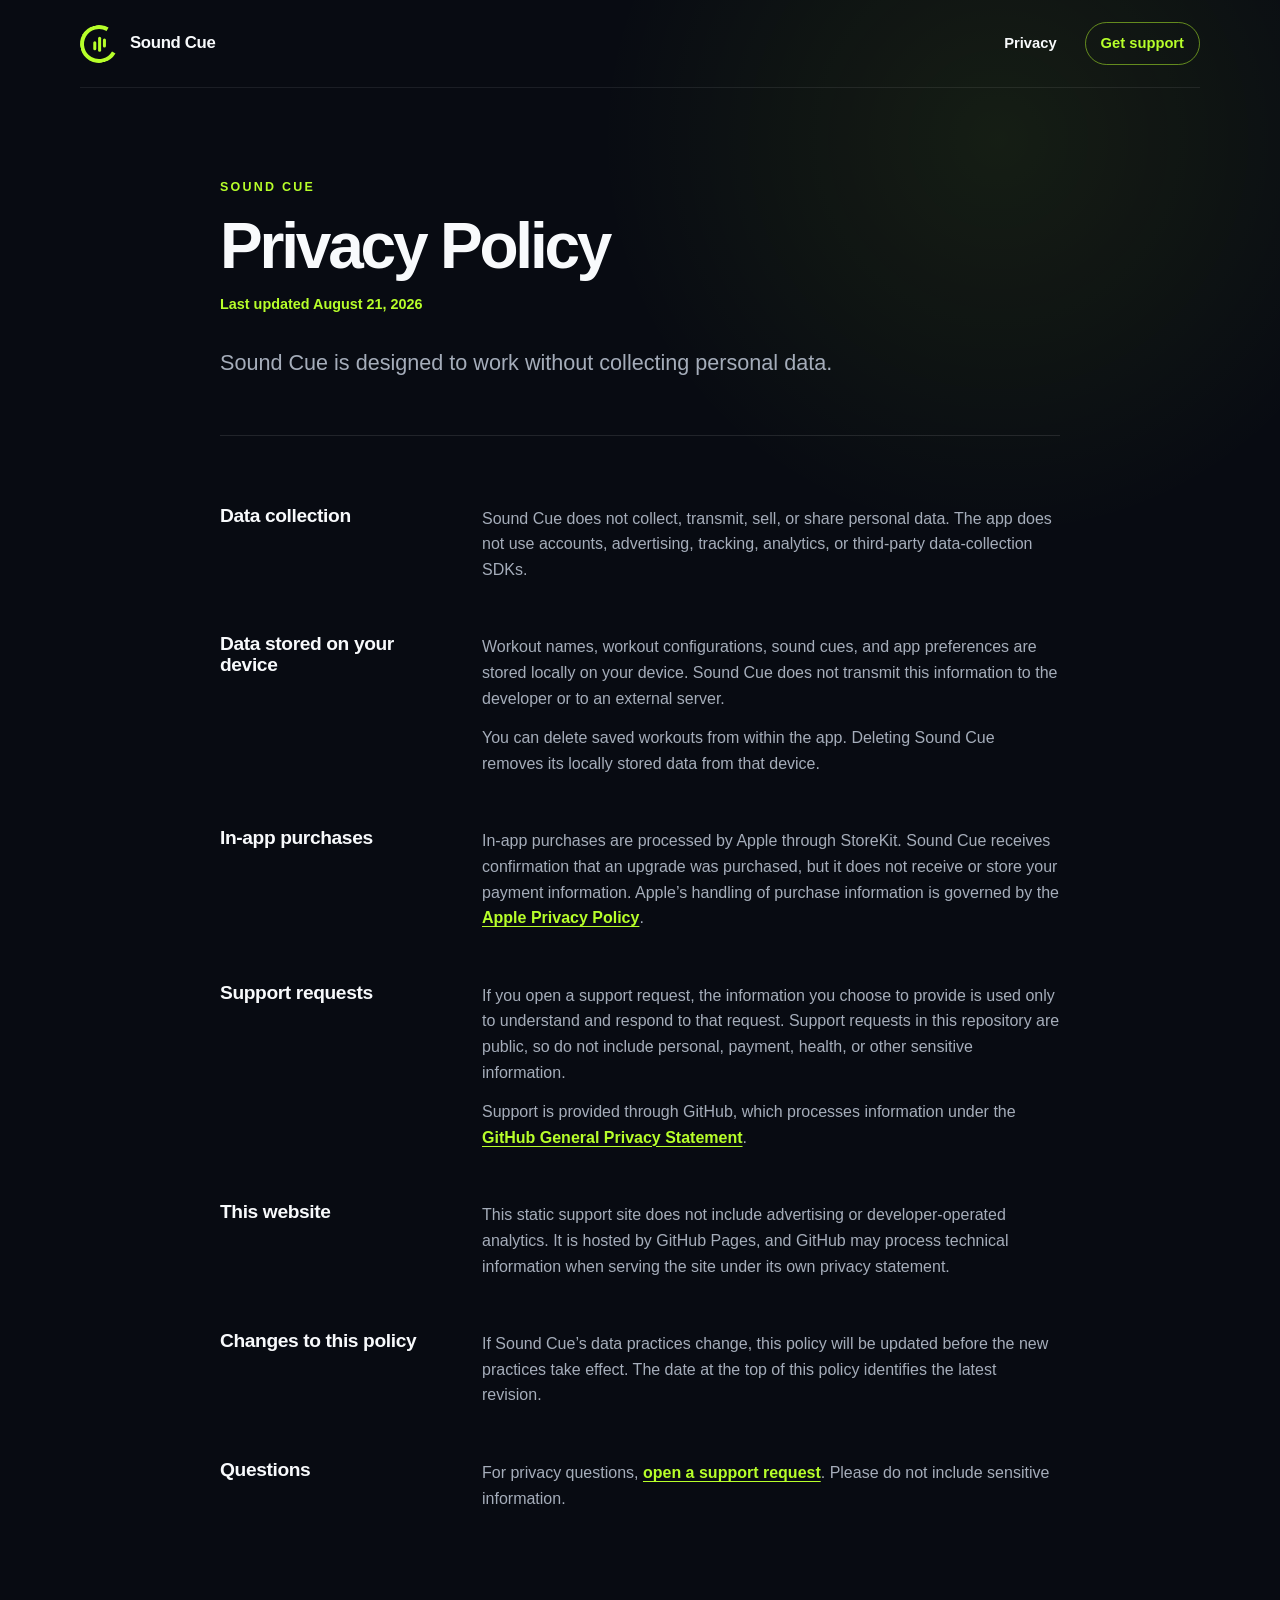
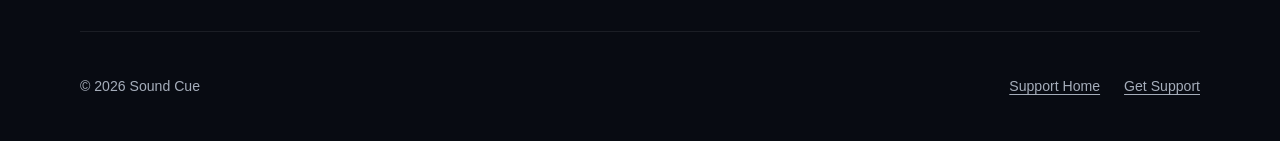
==== privacy/index.html @ 0c8b4bb2 "Publish Sound Cue support site" ====
<!doctype html>
<html lang="en">
<head>
  <meta charset="utf-8">
  <meta name="viewport" content="width=device-width, initial-scale=1">
  <meta name="description" content="Privacy Policy for the Sound Cue iPhone app.">
  <meta name="theme-color" content="#080b12">
  <link rel="canonical" href="https://takutolehr.github.io/sound-cue-support/privacy/">
  <link rel="stylesheet" href="../assets/styles.css">
  <title>Privacy Policy — Sound Cue</title>
</head>
<body>
  <header class="site-header">
    <a class="brand" href="../" aria-label="Sound Cue support home">
      <span class="brand-mark" aria-hidden="true">
        <span></span><span></span><span></span>
      </span>
      <span>Sound Cue</span>
    </a>
    <nav aria-label="Main navigation">
      <a aria-current="page" href="./">Privacy</a>
      <a class="nav-action" href="https://github.com/takutolehr/sound-cue-support/issues/new?template=support.yml">Get support</a>
    </nav>
  </header>

  <main class="policy-layout">
    <header class="policy-header">
      <p class="eyebrow">Sound Cue</p>
      <h1>Privacy Policy</h1>
      <p class="policy-date">Last updated August 21, 2026</p>
      <p class="policy-intro">Sound Cue is designed to work without collecting personal data.</p>
    </header>

    <article class="policy">
      <section>
        <h2>Data collection</h2>
        <p>Sound Cue does not collect, transmit, sell, or share personal data. The app does not use accounts, advertising, tracking, analytics, or third-party data-collection SDKs.</p>
      </section>

      <section>
        <h2>Data stored on your device</h2>
        <p>Workout names, workout configurations, sound cues, and app preferences are stored locally on your device. Sound Cue does not transmit this information to the developer or to an external server.</p>
        <p>You can delete saved workouts from within the app. Deleting Sound Cue removes its locally stored data from that device.</p>
      </section>

      <section>
        <h2>In-app purchases</h2>
        <p>In-app purchases are processed by Apple through StoreKit. Sound Cue receives confirmation that an upgrade was purchased, but it does not receive or store your payment information. Apple’s handling of purchase information is governed by the <a href="https://www.apple.com/legal/privacy/">Apple Privacy Policy</a>.</p>
      </section>

      <section>
        <h2>Support requests</h2>
        <p>If you open a support request, the information you choose to provide is used only to understand and respond to that request. Support requests in this repository are public, so do not include personal, payment, health, or other sensitive information.</p>
        <p>Support is provided through GitHub, which processes information under the <a href="https://docs.github.com/en/site-policy/privacy-policies/github-general-privacy-statement">GitHub General Privacy Statement</a>.</p>
      </section>

      <section>
        <h2>This website</h2>
        <p>This static support site does not include advertising or developer-operated analytics. It is hosted by GitHub Pages, and GitHub may process technical information when serving the site under its own privacy statement.</p>
      </section>

      <section>
        <h2>Changes to this policy</h2>
        <p>If Sound Cue’s data practices change, this policy will be updated before the new practices take effect. The date at the top of this policy identifies the latest revision.</p>
      </section>

      <section>
        <h2>Questions</h2>
        <p>For privacy questions, <a href="https://github.com/takutolehr/sound-cue-support/issues/new?template=support.yml">open a support request</a>. Please do not include sensitive information.</p>
      </section>
    </article>
  </main>

  <footer>
    <p>© 2026 Sound Cue</p>
    <div>
      <a href="../">Support Home</a>
      <a href="https://github.com/takutolehr/sound-cue-support/issues/new?template=support.yml">Get Support</a>
    </div>
  </footer>
</body>
</html>
---- assets/styles.css ----
:root {
  color-scheme: dark;
  --background: #080b12;
  --surface: #111620;
  --surface-raised: #181e2a;
  --line: #293141;
  --text: #f8fafc;
  --muted: #a5adba;
  --lime: #b7ff2a;
  --lime-dark: #7cac20;
  --max-width: 1120px;
  font-family: Inter, ui-rounded, "SF Pro Rounded", "SF Pro Display", -apple-system, BlinkMacSystemFont, "Segoe UI", sans-serif;
  font-synthesis: none;
}

* {
  box-sizing: border-box;
}

html {
  background: var(--background);
  scroll-behavior: smooth;
}

body {
  min-width: 320px;
  margin: 0;
  background:
    radial-gradient(circle at 78% 8%, rgba(183, 255, 42, 0.08), transparent 25rem),
    var(--background);
  color: var(--text);
  line-height: 1.6;
}

a {
  color: inherit;
  text-decoration-thickness: 1px;
  text-underline-offset: 0.2em;
}

a:focus-visible {
  outline: 3px solid var(--lime);
  outline-offset: 4px;
  border-radius: 4px;
}

.site-header,
main,
footer {
  width: min(calc(100% - 40px), var(--max-width));
  margin-inline: auto;
}

.site-header {
  min-height: 88px;
  display: flex;
  align-items: center;
  justify-content: space-between;
  gap: 24px;
  border-bottom: 1px solid rgba(255, 255, 255, 0.08);
}

.brand {
  display: inline-flex;
  align-items: center;
  gap: 12px;
  color: var(--text);
  font-size: 1.05rem;
  font-weight: 800;
  letter-spacing: -0.02em;
  text-decoration: none;
}

.brand-mark {
  position: relative;
  width: 38px;
  height: 38px;
  display: inline-flex;
  align-items: center;
  justify-content: center;
  gap: 2px;
  border: 4px solid var(--lime);
  border-right-color: transparent;
  border-radius: 50%;
  transform: rotate(-15deg);
}

.brand-mark span {
  width: 3px;
  border-radius: 3px;
  background: var(--lime);
  transform: rotate(15deg);
}

.brand-mark span:nth-child(1),
.brand-mark span:nth-child(3) {
  height: 9px;
}

.brand-mark span:nth-child(2) {
  height: 15px;
}

nav {
  display: flex;
  align-items: center;
  gap: 28px;
  font-size: 0.92rem;
  font-weight: 700;
}

nav a {
  color: var(--muted);
  text-decoration: none;
}

nav a:hover,
nav a[aria-current="page"] {
  color: var(--text);
}

nav .nav-action {
  padding: 9px 15px;
  border: 1px solid rgba(183, 255, 42, 0.5);
  border-radius: 999px;
  color: var(--lime);
}

.hero {
  min-height: 610px;
  display: flex;
  flex-direction: column;
  align-items: flex-start;
  justify-content: center;
  padding-block: 80px;
}

.eyebrow {
  margin: 0 0 14px;
  color: var(--lime);
  font-size: 0.78rem;
  font-weight: 900;
  letter-spacing: 0.18em;
  text-transform: uppercase;
}

h1,
h2,
h3,
p {
  margin-top: 0;
}

h1,
h2,
h3 {
  line-height: 1.08;
}

.hero h1 {
  max-width: 840px;
  margin-bottom: 24px;
  font-size: clamp(3.5rem, 9vw, 7.75rem);
  letter-spacing: -0.065em;
}

.hero h1 span {
  color: var(--lime);
}

.hero-copy {
  max-width: 650px;
  margin-bottom: 36px;
  color: var(--muted);
  font-size: clamp(1.05rem, 2.2vw, 1.35rem);
}

.hero-actions {
  display: flex;
  flex-wrap: wrap;
  gap: 12px;
}

.button {
  display: inline-flex;
  min-height: 50px;
  align-items: center;
  justify-content: center;
  padding: 12px 20px;
  border: 1px solid transparent;
  border-radius: 14px;
  font-weight: 800;
  text-decoration: none;
}

.button.primary {
  background: var(--lime);
  color: #111704;
}

.button.primary:hover {
  background: #c5ff53;
}

.button.secondary {
  border-color: var(--line);
  background: rgba(255, 255, 255, 0.03);
  color: var(--text);
}

.button.secondary:hover {
  border-color: #465166;
  background: rgba(255, 255, 255, 0.06);
}

.section {
  padding-block: 100px;
  border-top: 1px solid rgba(255, 255, 255, 0.08);
}

.section-heading {
  margin-bottom: 36px;
}

.section-heading h2,
.privacy-callout h2,
.policy-header h1 {
  margin-bottom: 16px;
  font-size: clamp(2.25rem, 5vw, 4.5rem);
  letter-spacing: -0.05em;
}

.card-grid {
  display: grid;
  grid-template-columns: repeat(3, minmax(0, 1fr));
  gap: 16px;
}

.card {
  min-height: 280px;
  padding: 28px;
  border: 1px solid var(--line);
  border-radius: 24px;
  background: linear-gradient(145deg, var(--surface-raised), var(--surface));
}

.card-number {
  display: block;
  margin-bottom: 60px;
  color: var(--lime);
  font-size: 0.78rem;
  font-weight: 900;
  letter-spacing: 0.14em;
}

.card h3 {
  margin-bottom: 12px;
  font-size: 1.35rem;
}

.card p,
.privacy-callout p,
.policy-intro,
.policy p {
  color: var(--muted);
}

.privacy-callout {
  display: grid;
  grid-template-columns: minmax(0, 1fr) auto;
  align-items: end;
  gap: 48px;
  margin-bottom: 100px;
  padding: clamp(28px, 6vw, 64px);
  border: 1px solid rgba(183, 255, 42, 0.25);
  border-radius: 30px;
  background: linear-gradient(135deg, rgba(183, 255, 42, 0.1), rgba(183, 255, 42, 0.025));
}

.privacy-callout p:not(.eyebrow) {
  max-width: 700px;
  margin-bottom: 0;
  font-size: 1.08rem;
}

.text-link,
.policy a {
  color: var(--lime);
  font-weight: 800;
}

.text-link {
  white-space: nowrap;
}

footer {
  min-height: 110px;
  display: flex;
  align-items: center;
  justify-content: space-between;
  gap: 28px;
  border-top: 1px solid rgba(255, 255, 255, 0.08);
  color: var(--muted);
  font-size: 0.88rem;
}

footer p {
  margin: 0;
}

footer div {
  display: flex;
  gap: 24px;
}

.policy-layout {
  max-width: 840px;
  padding-block: 90px 120px;
}

.policy-header {
  margin-bottom: 70px;
  padding-bottom: 54px;
  border-bottom: 1px solid rgba(255, 255, 255, 0.1);
}

.policy-header h1 {
  margin-bottom: 12px;
}

.policy-date {
  margin-bottom: 30px;
  color: var(--lime);
  font-size: 0.9rem;
  font-weight: 800;
}

.policy-intro {
  max-width: 680px;
  margin-bottom: 0;
  font-size: 1.35rem;
}

.policy {
  display: grid;
  gap: 52px;
}

.policy section {
  display: grid;
  grid-template-columns: 220px minmax(0, 1fr);
  column-gap: 42px;
}

.policy h2 {
  margin: 0;
  font-size: 1.2rem;
  letter-spacing: -0.02em;
}

.policy p {
  grid-column: 2;
  margin-bottom: 14px;
}

.policy p:last-child {
  margin-bottom: 0;
}

strong {
  color: var(--text);
}

@media (max-width: 760px) {
  .site-header {
    min-height: 76px;
  }

  nav {
    gap: 16px;
  }

  nav > a:first-child {
    display: none;
  }

  .hero {
    min-height: 560px;
  }

  .hero h1 {
    font-size: clamp(2.65rem, 11vw, 3.4rem);
    letter-spacing: -0.055em;
  }

  .card-grid {
    grid-template-columns: 1fr;
  }

  .card {
    min-height: 230px;
  }

  .privacy-callout {
    grid-template-columns: 1fr;
    align-items: start;
  }

  .policy-layout {
    padding-block: 64px 90px;
  }

  .policy section {
    grid-template-columns: 1fr;
    gap: 12px;
  }

  .policy p {
    grid-column: 1;
  }

  footer {
    align-items: flex-start;
    flex-direction: column;
    justify-content: center;
    padding-block: 28px;
  }
}

@media (max-width: 480px) {
  .site-header,
  main,
  footer {
    width: min(calc(100% - 28px), var(--max-width));
  }

  .brand {
    font-size: 0.96rem;
  }

  .brand-mark {
    width: 34px;
    height: 34px;
  }

  nav .nav-action {
    padding: 8px 12px;
    font-size: 0.82rem;
  }

  .hero-actions {
    width: 100%;
  }

  .button {
    width: 100%;
  }

  footer div {
    flex-wrap: wrap;
  }
}

@media (prefers-reduced-motion: reduce) {
  html {
    scroll-behavior: auto;
  }
}
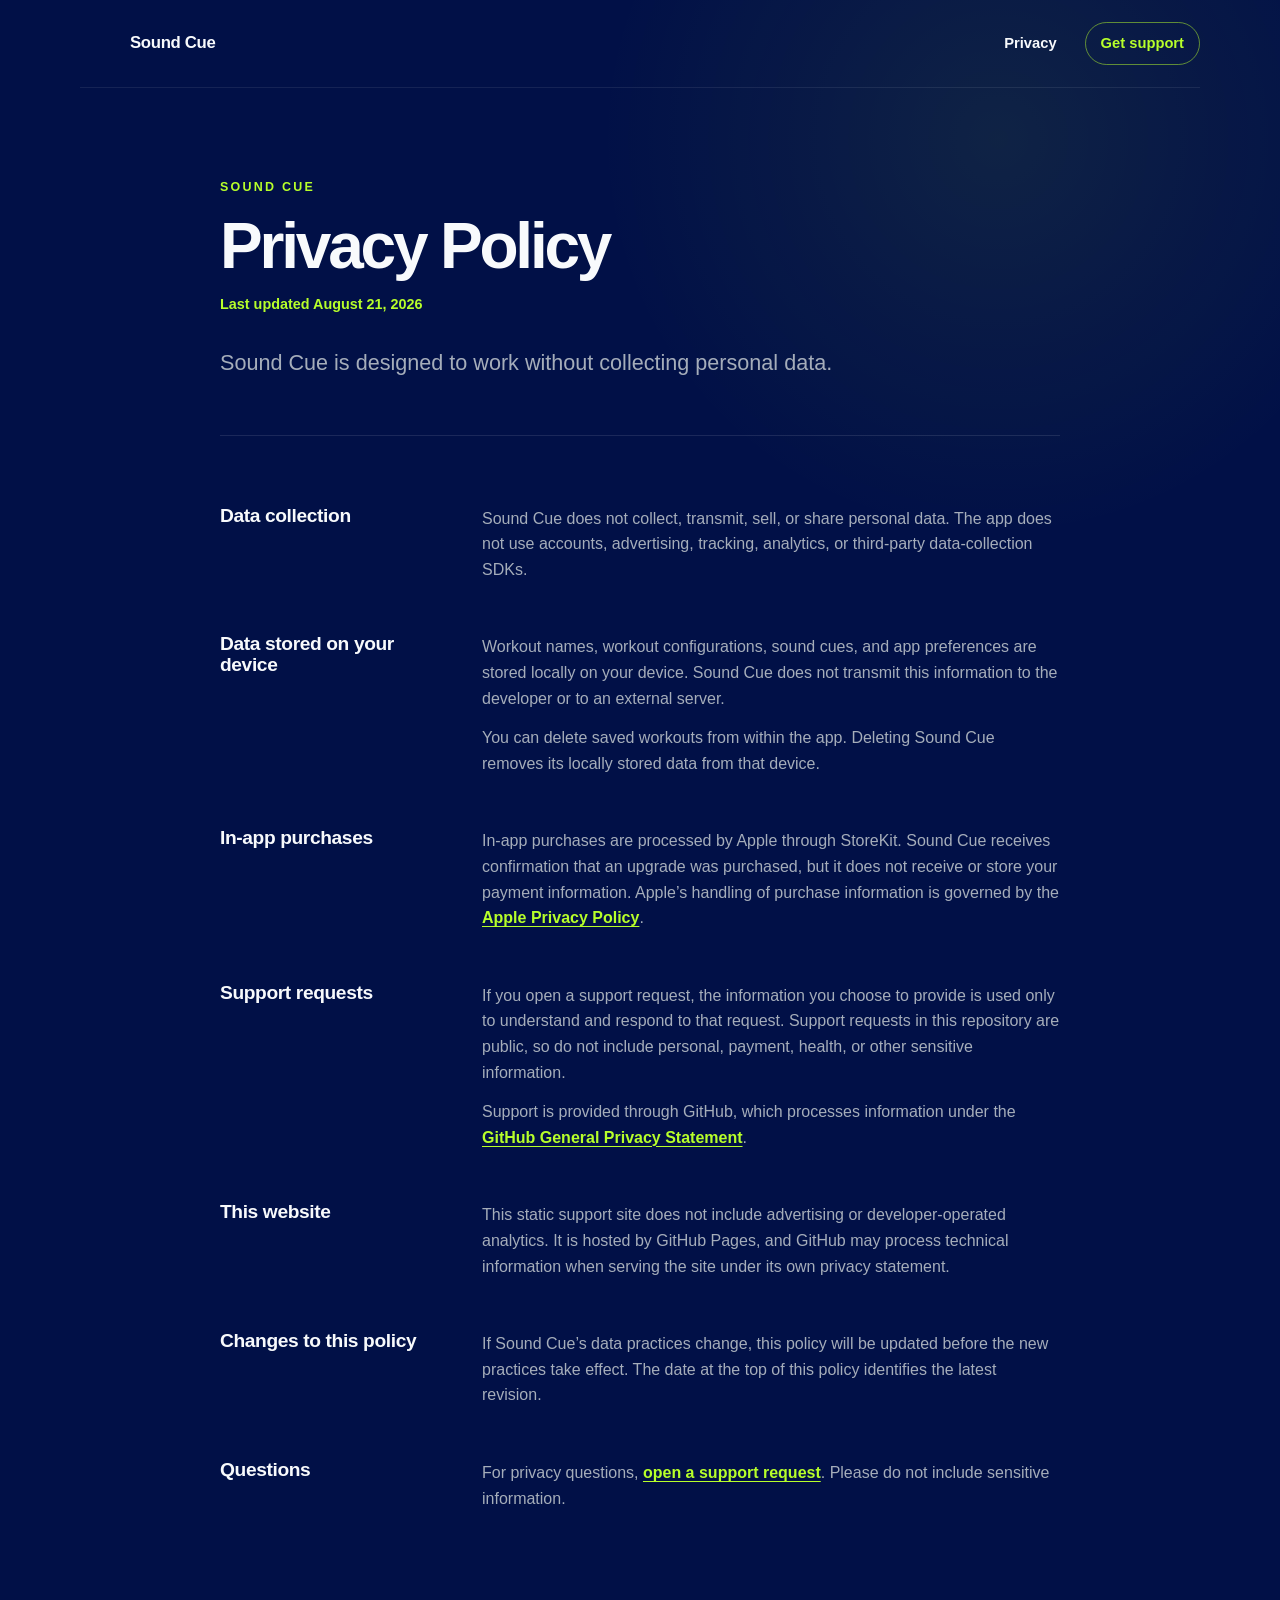
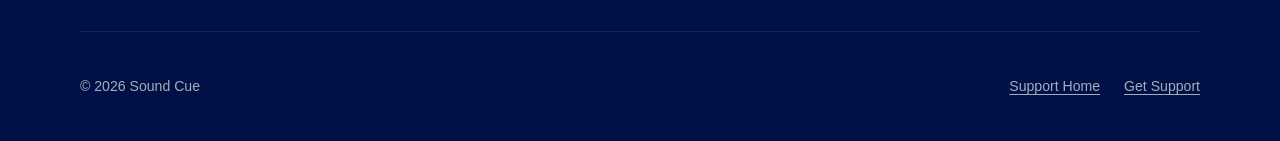
==== commit e3823cb1: "Match support background to app icon" ====
--- a/privacy/index.html
+++ b/privacy/index.html
@@ -4,8 +4,9 @@
   <meta charset="utf-8">
   <meta name="viewport" content="width=device-width, initial-scale=1">
   <meta name="description" content="Privacy Policy for the Sound Cue iPhone app.">
-  <meta name="theme-color" content="#080b12">
-  <link rel="canonical" href="https://takutolehr.github.io/sound-cue-support/privacy/">
+  <meta name="theme-color" content="#011047">
+  <link rel="icon" type="image/svg+xml" href="../assets/favicon.svg">
+  <link rel="canonical" href="https://octopussoftware-dev.github.io/sound-cue-interval-timer-support/privacy/">
   <link rel="stylesheet" href="../assets/styles.css">
   <title>Privacy Policy — Sound Cue</title>
 </head>
@@ -19,7 +20,7 @@
     </a>
     <nav aria-label="Main navigation">
       <a aria-current="page" href="./">Privacy</a>
-      <a class="nav-action" href="https://github.com/takutolehr/sound-cue-support/issues/new?template=support.yml">Get support</a>
+      <a class="nav-action" href="https://github.com/octopussoftware-dev/sound-cue-interval-timer-support/issues/new?template=support.yml">Get support</a>
     </nav>
   </header>
 
@@ -66,7 +67,7 @@
 
       <section>
         <h2>Questions</h2>
-        <p>For privacy questions, <a href="https://github.com/takutolehr/sound-cue-support/issues/new?template=support.yml">open a support request</a>. Please do not include sensitive information.</p>
+        <p>For privacy questions, <a href="https://github.com/octopussoftware-dev/sound-cue-interval-timer-support/issues/new?template=support.yml">open a support request</a>. Please do not include sensitive information.</p>
       </section>
     </article>
   </main>
@@ -75,7 +76,7 @@
     <p>© 2026 Sound Cue</p>
     <div>
       <a href="../">Support Home</a>
-      <a href="https://github.com/takutolehr/sound-cue-support/issues/new?template=support.yml">Get Support</a>
+      <a href="https://github.com/octopussoftware-dev/sound-cue-interval-timer-support/issues/new?template=support.yml">Get Support</a>
     </div>
   </footer>
 </body>
--- a/assets/styles.css
+++ b/assets/styles.css
@@ -1,6 +1,6 @@
 :root {
   color-scheme: dark;
-  --background: #080b12;
+  --background: #011047;
   --surface: #111620;
   --surface-raised: #181e2a;
   --line: #293141;
@@ -72,33 +72,11 @@
 }
 
 .brand-mark {
-  position: relative;
   width: 38px;
   height: 38px;
-  display: inline-flex;
-  align-items: center;
-  justify-content: center;
-  gap: 2px;
-  border: 4px solid var(--lime);
-  border-right-color: transparent;
-  border-radius: 50%;
-  transform: rotate(-15deg);
-}
-
-.brand-mark span {
-  width: 3px;
-  border-radius: 3px;
-  background: var(--lime);
-  transform: rotate(15deg);
-}
-
-.brand-mark span:nth-child(1),
-.brand-mark span:nth-child(3) {
-  height: 9px;
-}
-
-.brand-mark span:nth-child(2) {
-  height: 15px;
+  flex: none;
+  border-radius: 9px;
+  object-fit: cover;
 }
 
 nav {
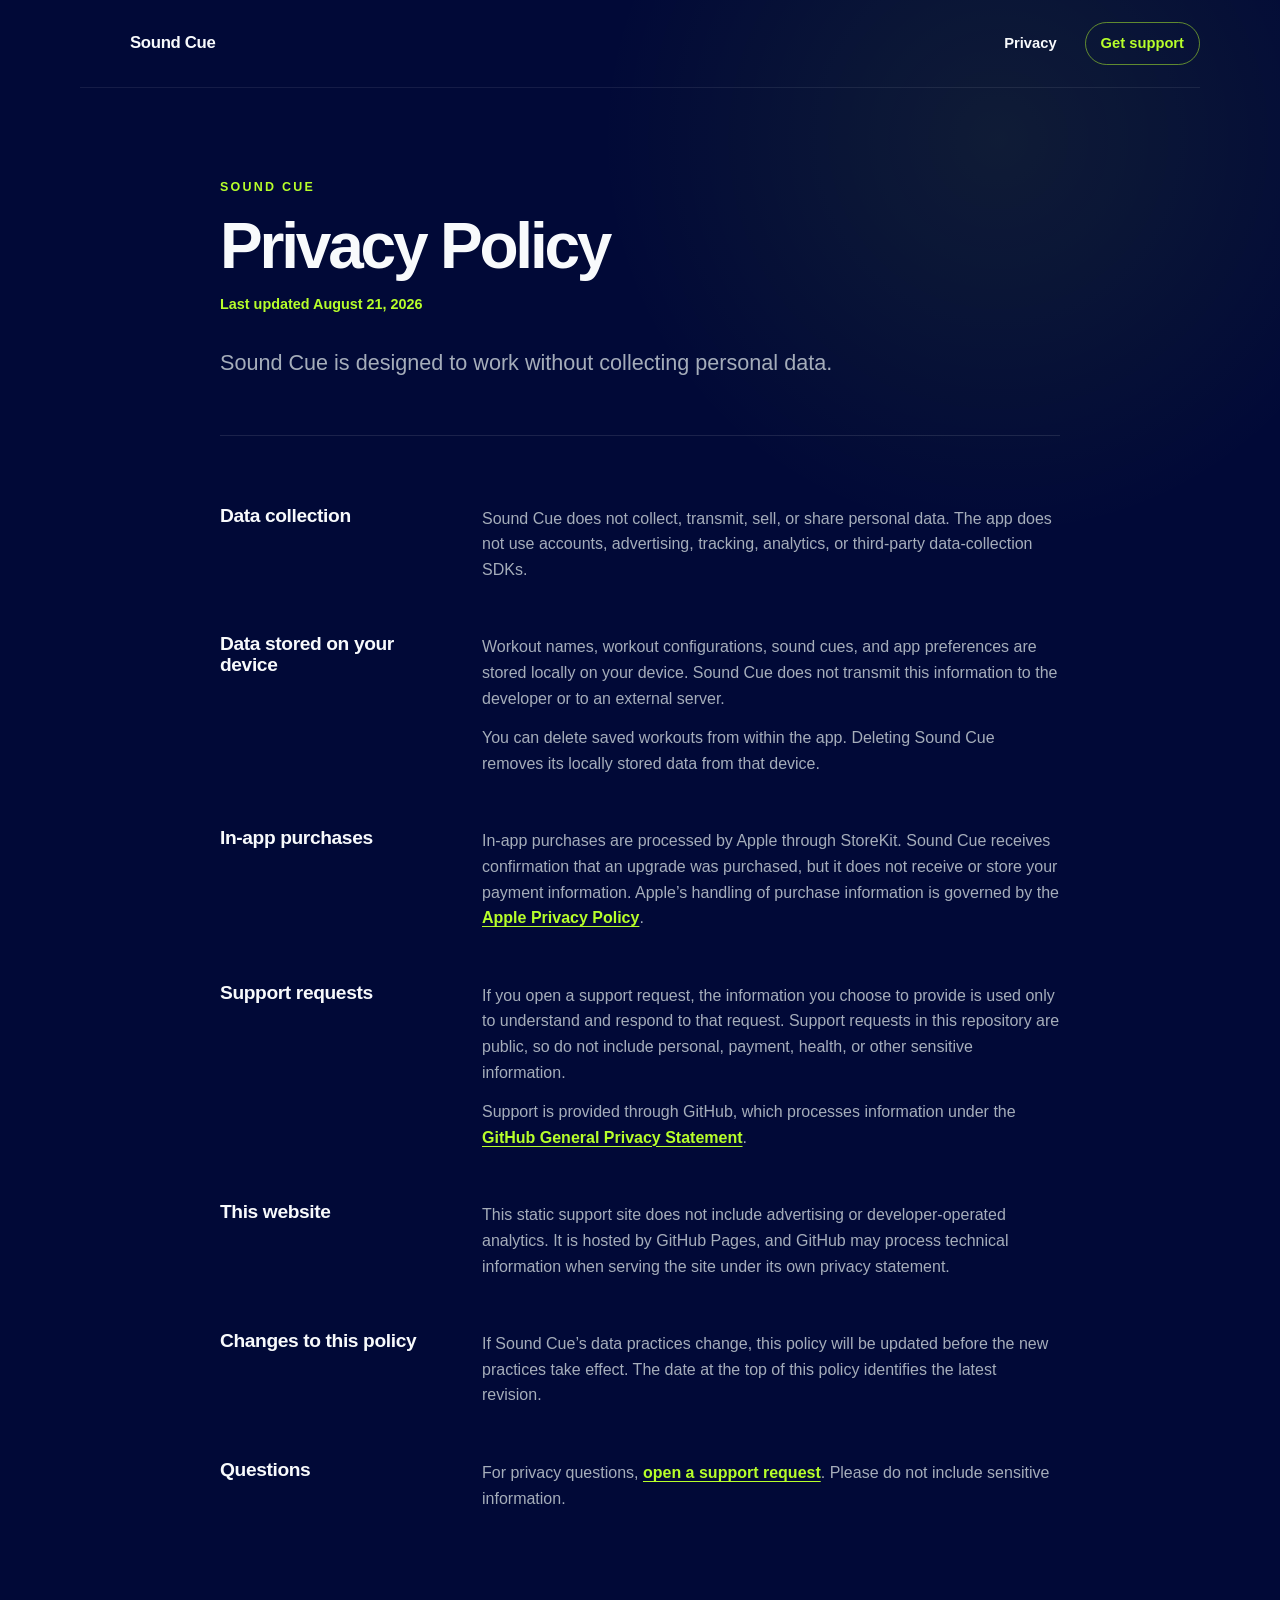
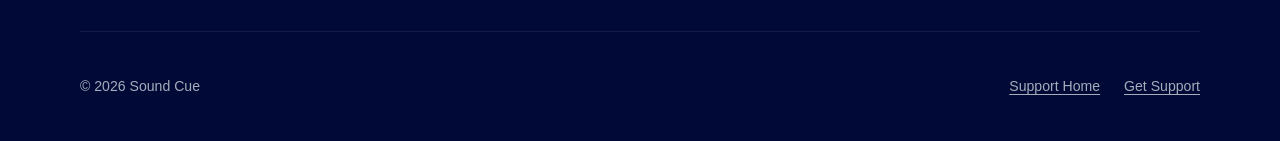
==== commit ddb40f73: "Use exact app icon navy for support site" ====
--- a/privacy/index.html
+++ b/privacy/index.html
@@ -4,7 +4,7 @@
   <meta charset="utf-8">
   <meta name="viewport" content="width=device-width, initial-scale=1">
   <meta name="description" content="Privacy Policy for the Sound Cue iPhone app.">
-  <meta name="theme-color" content="#011047">
+  <meta name="theme-color" content="#010937">
   <link rel="icon" type="image/svg+xml" href="../assets/favicon.svg">
   <link rel="canonical" href="https://octopussoftware-dev.github.io/sound-cue-interval-timer-support/privacy/">
   <link rel="stylesheet" href="../assets/styles.css">
--- a/assets/styles.css
+++ b/assets/styles.css
@@ -1,6 +1,6 @@
 :root {
   color-scheme: dark;
-  --background: #011047;
+  --background: #010937;
   --surface: #111620;
   --surface-raised: #181e2a;
   --line: #293141;
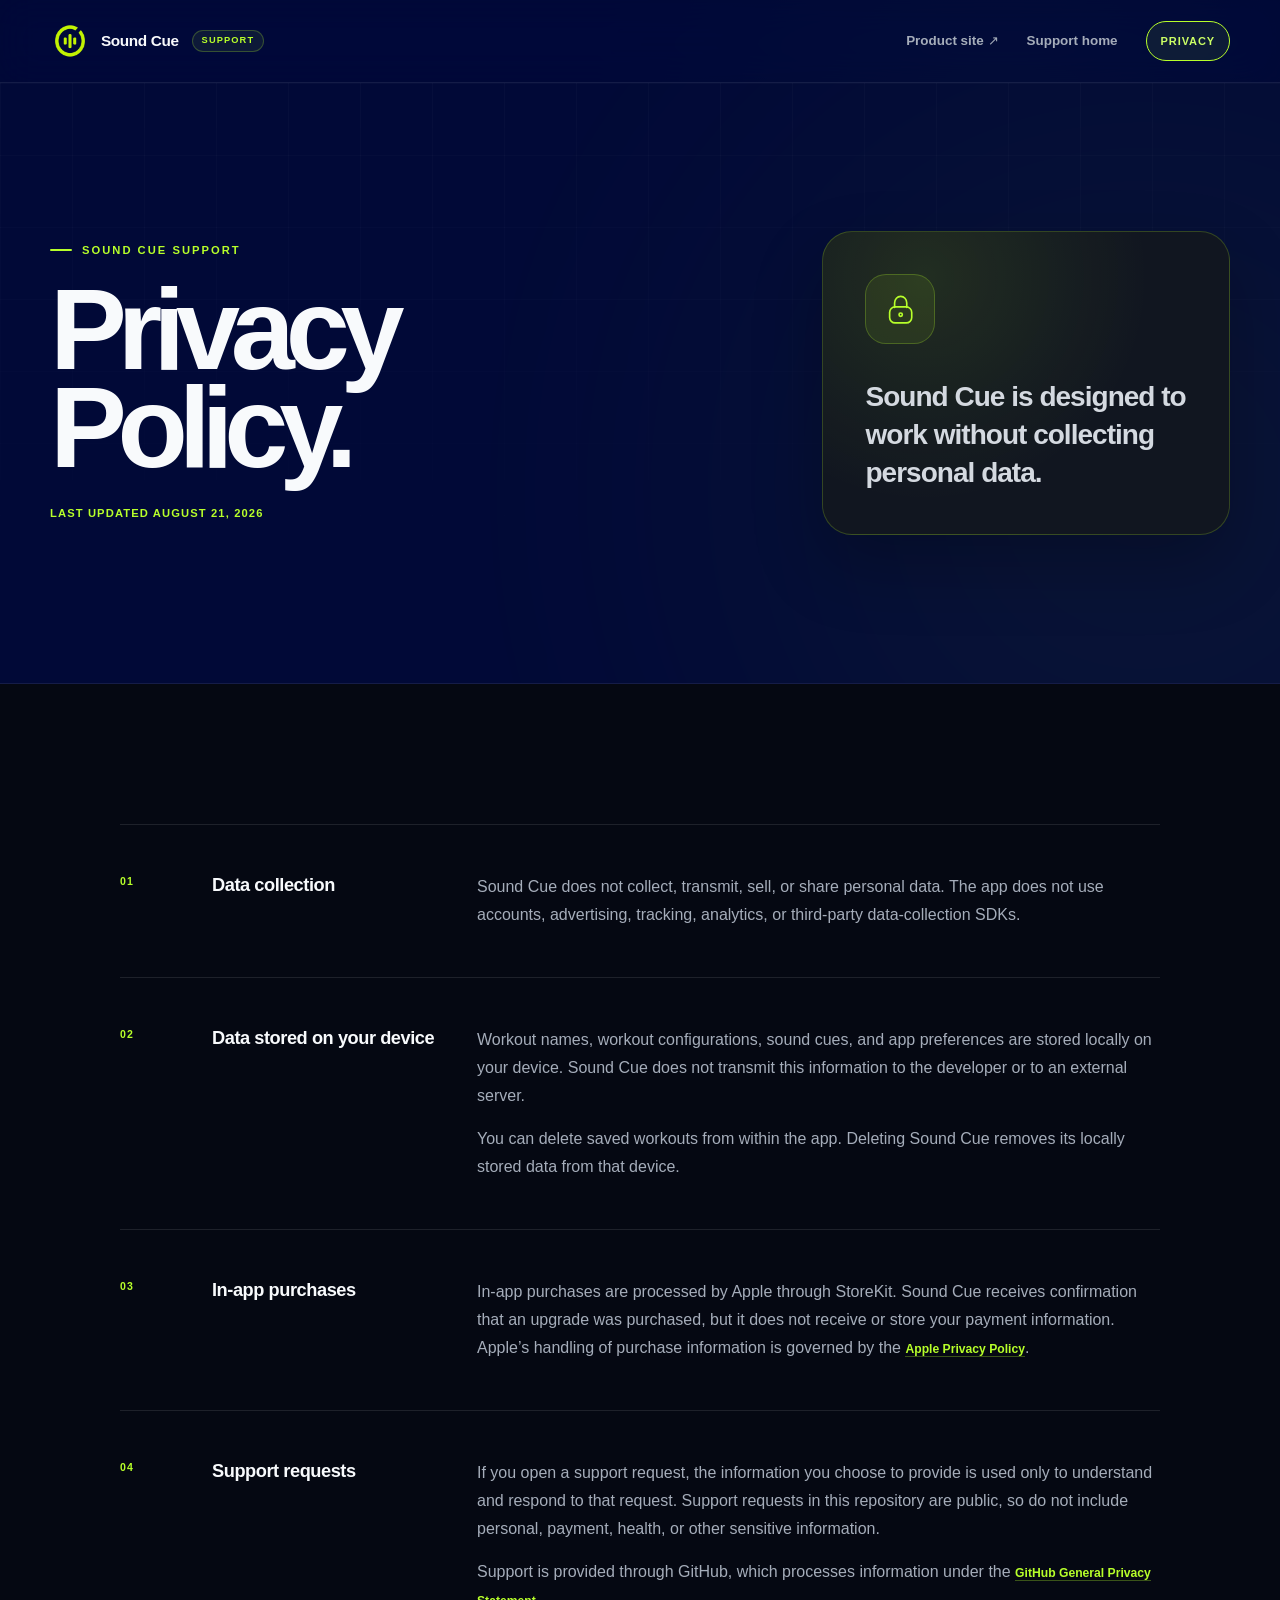
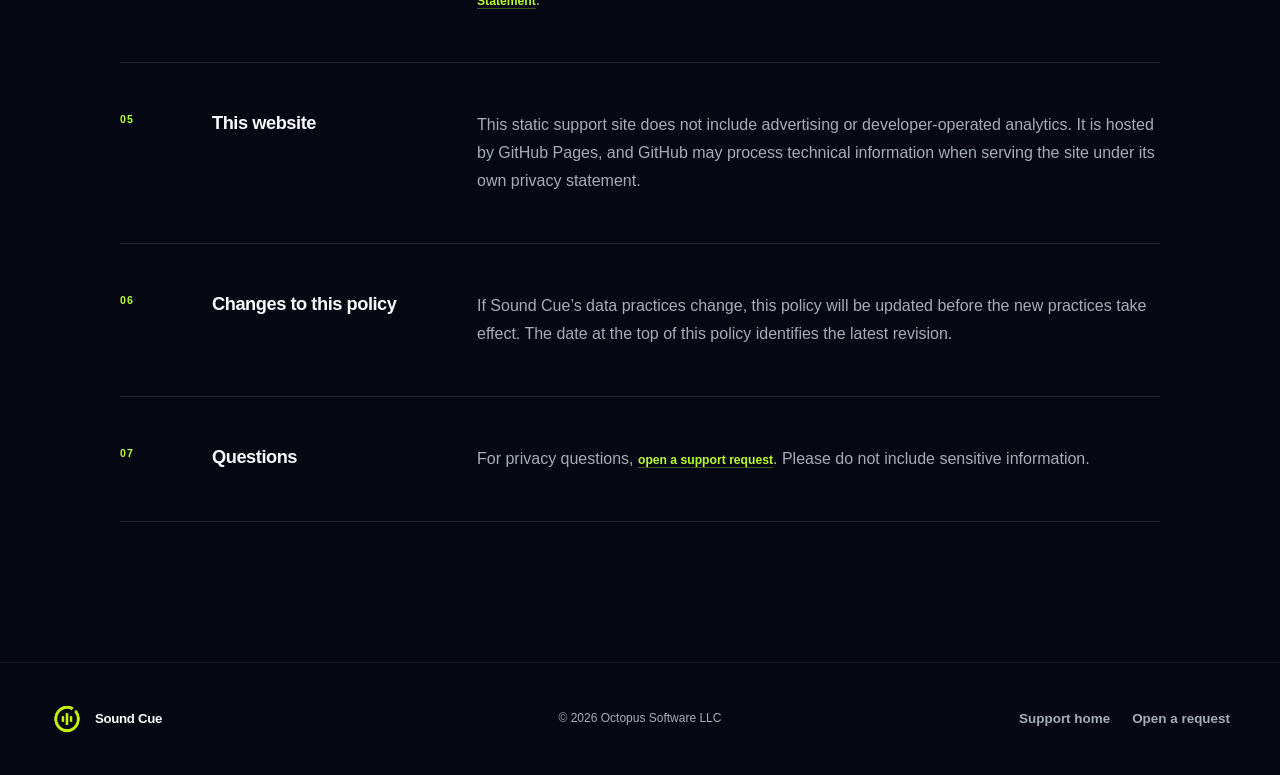
==== commit 071aae14: "Restyle the Sound Cue support site" ====
--- a/privacy/index.html
+++ b/privacy/index.html
@@ -5,78 +5,121 @@
   <meta name="viewport" content="width=device-width, initial-scale=1">
   <meta name="description" content="Privacy Policy for the Sound Cue iPhone app.">
   <meta name="theme-color" content="#010937">
-  <link rel="icon" type="image/svg+xml" href="../assets/favicon.svg">
+  <meta name="color-scheme" content="dark">
+
+  <meta property="og:type" content="website">
+  <meta property="og:site_name" content="Sound Cue Support">
+  <meta property="og:title" content="Privacy Policy — Sound Cue">
+  <meta property="og:description" content="How Sound Cue handles app data, purchases, support requests, and this website.">
+  <meta property="og:url" content="https://octopussoftware-dev.github.io/sound-cue-interval-timer-support/privacy/">
+
+  <link rel="icon" type="image/png" sizes="1024x1024" href="../assets/favicon-circle.png">
+  <link rel="apple-touch-icon" href="../assets/app-icon.png">
   <link rel="canonical" href="https://octopussoftware-dev.github.io/sound-cue-interval-timer-support/privacy/">
-  <link rel="stylesheet" href="../assets/styles.css">
+  <link rel="stylesheet" href="../assets/styles.css?v=20260829-1">
   <title>Privacy Policy — Sound Cue</title>
 </head>
 <body>
+  <a class="skip-link" href="#main-content">Skip to content</a>
+
   <header class="site-header">
-    <a class="brand" href="../" aria-label="Sound Cue support home">
-      <span class="brand-mark" aria-hidden="true">
-        <span></span><span></span><span></span>
-      </span>
-      <span>Sound Cue</span>
-    </a>
-    <nav aria-label="Main navigation">
-      <a aria-current="page" href="./">Privacy</a>
-      <a class="nav-action" href="https://github.com/octopussoftware-dev/sound-cue-interval-timer-support/issues/new?template=support.yml">Get support</a>
-    </nav>
+    <div class="shell nav-wrap">
+      <a class="brand" href="../" aria-label="Sound Cue support home">
+        <img src="../assets/app-icon.png" width="40" height="40" alt="">
+        <span class="brand-name">Sound Cue</span>
+        <span class="brand-context">Support</span>
+      </a>
+
+      <nav class="nav-links" aria-label="Main navigation">
+        <a class="nav-product" href="https://getsoundcue.app/">Product site <span aria-hidden="true">&nearr;</span></a>
+        <a href="../">Support home</a>
+        <a class="nav-action" aria-current="page" href="./">Privacy</a>
+      </nav>
+    </div>
   </header>
 
-  <main class="policy-layout">
-    <header class="policy-header">
-      <p class="eyebrow">Sound Cue</p>
-      <h1>Privacy Policy</h1>
-      <p class="policy-date">Last updated August 21, 2026</p>
-      <p class="policy-intro">Sound Cue is designed to work without collecting personal data.</p>
-    </header>
+  <main id="main-content" class="policy-page">
+    <section class="policy-hero">
+      <div class="shell policy-hero-grid">
+        <div>
+          <p class="eyebrow"><span></span> Sound Cue Support</p>
+          <h1>Privacy<br>Policy.</h1>
+          <p class="policy-date">Last updated August 21, 2026</p>
+        </div>
+        <aside class="policy-summary">
+          <span class="summary-icon" aria-hidden="true">
+            <svg viewBox="0 0 64 64"><rect x="12" y="27" width="40" height="29" rx="10"/><path d="M21 28V20c0-7 4.9-12 11-12s11 5 11 12v8"/><circle cx="32" cy="41" r="3"/></svg>
+          </span>
+          <p>Sound Cue is designed to work without collecting personal data.</p>
+        </aside>
+      </div>
+    </section>
 
-    <article class="policy">
+    <article class="policy shell">
       <section>
         <h2>Data collection</h2>
-        <p>Sound Cue does not collect, transmit, sell, or share personal data. The app does not use accounts, advertising, tracking, analytics, or third-party data-collection SDKs.</p>
+        <div>
+          <p>Sound Cue does not collect, transmit, sell, or share personal data. The app does not use accounts, advertising, tracking, analytics, or third-party data-collection SDKs.</p>
+        </div>
       </section>
 
       <section>
         <h2>Data stored on your device</h2>
-        <p>Workout names, workout configurations, sound cues, and app preferences are stored locally on your device. Sound Cue does not transmit this information to the developer or to an external server.</p>
-        <p>You can delete saved workouts from within the app. Deleting Sound Cue removes its locally stored data from that device.</p>
+        <div>
+          <p>Workout names, workout configurations, sound cues, and app preferences are stored locally on your device. Sound Cue does not transmit this information to the developer or to an external server.</p>
+          <p>You can delete saved workouts from within the app. Deleting Sound Cue removes its locally stored data from that device.</p>
+        </div>
       </section>
 
       <section>
         <h2>In-app purchases</h2>
-        <p>In-app purchases are processed by Apple through StoreKit. Sound Cue receives confirmation that an upgrade was purchased, but it does not receive or store your payment information. Apple’s handling of purchase information is governed by the <a href="https://www.apple.com/legal/privacy/">Apple Privacy Policy</a>.</p>
+        <div>
+          <p>In-app purchases are processed by Apple through StoreKit. Sound Cue receives confirmation that an upgrade was purchased, but it does not receive or store your payment information. Apple’s handling of purchase information is governed by the <a href="https://www.apple.com/legal/privacy/">Apple Privacy Policy</a>.</p>
+        </div>
       </section>
 
       <section>
         <h2>Support requests</h2>
-        <p>If you open a support request, the information you choose to provide is used only to understand and respond to that request. Support requests in this repository are public, so do not include personal, payment, health, or other sensitive information.</p>
-        <p>Support is provided through GitHub, which processes information under the <a href="https://docs.github.com/en/site-policy/privacy-policies/github-general-privacy-statement">GitHub General Privacy Statement</a>.</p>
+        <div>
+          <p>If you open a support request, the information you choose to provide is used only to understand and respond to that request. Support requests in this repository are public, so do not include personal, payment, health, or other sensitive information.</p>
+          <p>Support is provided through GitHub, which processes information under the <a href="https://docs.github.com/en/site-policy/privacy-policies/github-general-privacy-statement">GitHub General Privacy Statement</a>.</p>
+        </div>
       </section>
 
       <section>
         <h2>This website</h2>
-        <p>This static support site does not include advertising or developer-operated analytics. It is hosted by GitHub Pages, and GitHub may process technical information when serving the site under its own privacy statement.</p>
+        <div>
+          <p>This static support site does not include advertising or developer-operated analytics. It is hosted by GitHub Pages, and GitHub may process technical information when serving the site under its own privacy statement.</p>
+        </div>
       </section>
 
       <section>
         <h2>Changes to this policy</h2>
-        <p>If Sound Cue’s data practices change, this policy will be updated before the new practices take effect. The date at the top of this policy identifies the latest revision.</p>
+        <div>
+          <p>If Sound Cue’s data practices change, this policy will be updated before the new practices take effect. The date at the top of this policy identifies the latest revision.</p>
+        </div>
       </section>
 
       <section>
         <h2>Questions</h2>
-        <p>For privacy questions, <a href="https://github.com/octopussoftware-dev/sound-cue-interval-timer-support/issues/new?template=support.yml">open a support request</a>. Please do not include sensitive information.</p>
+        <div>
+          <p>For privacy questions, <a href="https://github.com/octopussoftware-dev/sound-cue-interval-timer-support/issues/new?template=support.yml">open a support request</a>. Please do not include sensitive information.</p>
+        </div>
       </section>
     </article>
   </main>
 
-  <footer>
-    <p>© 2026 Sound Cue</p>
-    <div>
-      <a href="../">Support Home</a>
-      <a href="https://github.com/octopussoftware-dev/sound-cue-interval-timer-support/issues/new?template=support.yml">Get Support</a>
+  <footer class="site-footer">
+    <div class="shell footer-inner">
+      <a class="brand footer-brand" href="../">
+        <img src="../assets/app-icon.png" width="34" height="34" alt="">
+        <span>Sound Cue</span>
+      </a>
+      <p>&copy; 2026 <a href="https://octopussoftware.dev/">Octopus Software LLC</a></p>
+      <nav aria-label="Footer navigation">
+        <a href="../">Support home</a>
+        <a href="https://github.com/octopussoftware-dev/sound-cue-interval-timer-support/issues/new?template=support.yml">Open a request</a>
+      </nav>
     </div>
   </footer>
 </body>
--- a/assets/styles.css
+++ b/assets/styles.css
@@ -1,125 +1,62 @@
 :root {
   color-scheme: dark;
   --background: #010937;
+  --background-deep: #050812;
   --surface: #111620;
-  --surface-raised: #181e2a;
+  --raised: #181e2a;
   --line: #293141;
   --text: #f8fafc;
   --muted: #a5adba;
   --lime: #b7ff2a;
-  --lime-dark: #7cac20;
-  --max-width: 1120px;
+  --ink: #111704;
+  --shell: 1180px;
   font-family: Inter, ui-rounded, "SF Pro Rounded", "SF Pro Display", -apple-system, BlinkMacSystemFont, "Segoe UI", sans-serif;
   font-synthesis: none;
 }
 
-* {
+*,
+*::before,
+*::after {
   box-sizing: border-box;
 }
 
 html {
-  background: var(--background);
   scroll-behavior: smooth;
 }
 
 body {
   min-width: 320px;
   margin: 0;
+  overflow-x: hidden;
   background:
-    radial-gradient(circle at 78% 8%, rgba(183, 255, 42, 0.08), transparent 25rem),
+    radial-gradient(circle at 78% 7%, rgba(183, 255, 42, 0.09), transparent 26rem),
     var(--background);
   color: var(--text);
+  font-size: 16px;
   line-height: 1.6;
+  -webkit-font-smoothing: antialiased;
+  text-rendering: optimizeLegibility;
+}
+
+img,
+svg {
+  display: block;
+  max-width: 100%;
+}
+
+img {
+  height: auto;
 }
 
 a {
   color: inherit;
-  text-decoration-thickness: 1px;
-  text-underline-offset: 0.2em;
+  text-decoration: none;
 }
 
 a:focus-visible {
   outline: 3px solid var(--lime);
-  outline-offset: 4px;
-  border-radius: 4px;
-}
-
-.site-header,
-main,
-footer {
-  width: min(calc(100% - 40px), var(--max-width));
-  margin-inline: auto;
-}
-
-.site-header {
-  min-height: 88px;
-  display: flex;
-  align-items: center;
-  justify-content: space-between;
-  gap: 24px;
-  border-bottom: 1px solid rgba(255, 255, 255, 0.08);
-}
-
-.brand {
-  display: inline-flex;
-  align-items: center;
-  gap: 12px;
-  color: var(--text);
-  font-size: 1.05rem;
-  font-weight: 800;
-  letter-spacing: -0.02em;
-  text-decoration: none;
-}
-
-.brand-mark {
-  width: 38px;
-  height: 38px;
-  flex: none;
-  border-radius: 9px;
-  object-fit: cover;
-}
-
-nav {
-  display: flex;
-  align-items: center;
-  gap: 28px;
-  font-size: 0.92rem;
-  font-weight: 700;
-}
-
-nav a {
-  color: var(--muted);
-  text-decoration: none;
-}
-
-nav a:hover,
-nav a[aria-current="page"] {
-  color: var(--text);
-}
-
-nav .nav-action {
-  padding: 9px 15px;
-  border: 1px solid rgba(183, 255, 42, 0.5);
-  border-radius: 999px;
-  color: var(--lime);
-}
-
-.hero {
-  min-height: 610px;
-  display: flex;
-  flex-direction: column;
-  align-items: flex-start;
-  justify-content: center;
-  padding-block: 80px;
-}
-
-.eyebrow {
-  margin: 0 0 14px;
-  color: var(--lime);
-  font-size: 0.78rem;
-  font-weight: 900;
-  letter-spacing: 0.18em;
-  text-transform: uppercase;
+  outline-offset: 5px;
+  border-radius: 8px;
 }
 
 h1,
@@ -132,310 +69,906 @@
 h1,
 h2,
 h3 {
-  line-height: 1.08;
-}
-
-.hero h1 {
-  max-width: 840px;
+  text-wrap: balance;
+}
+
+strong {
+  color: var(--text);
+}
+
+.shell {
+  width: min(calc(100% - 48px), var(--shell));
+  margin-inline: auto;
+}
+
+.section-pad {
+  padding-block: clamp(92px, 11vw, 150px);
+}
+
+.skip-link {
+  position: fixed;
+  z-index: 1000;
+  top: 12px;
+  left: 12px;
+  padding: 10px 16px;
+  border-radius: 10px;
+  background: var(--lime);
+  color: var(--ink);
+  font-weight: 800;
+  transform: translateY(-160%);
+  transition: transform 160ms ease;
+}
+
+.skip-link:focus {
+  transform: translateY(0);
+}
+
+.site-header {
+  position: sticky;
+  z-index: 100;
+  top: 0;
+  border-bottom: 1px solid rgba(255, 255, 255, 0.08);
+  background: rgba(1, 9, 55, 0.76);
+  backdrop-filter: blur(18px) saturate(130%);
+}
+
+.nav-wrap {
+  display: flex;
+  align-items: center;
+  justify-content: space-between;
+  min-height: 82px;
+  gap: 28px;
+}
+
+.brand {
+  display: inline-flex;
+  align-items: center;
+  flex: 0 0 auto;
+  gap: 11px;
+  font-size: 0.96rem;
+  font-weight: 800;
+  letter-spacing: -0.025em;
+}
+
+.brand img {
+  object-fit: contain;
+}
+
+.brand-context {
+  margin-left: 2px;
+  padding: 5px 9px;
+  border: 1px solid rgba(183, 255, 42, 0.24);
+  border-radius: 999px;
+  background: rgba(183, 255, 42, 0.07);
+  color: var(--lime);
+  font-size: 0.58rem;
+  font-style: normal;
+  font-weight: 850;
+  letter-spacing: 0.12em;
+  line-height: 1;
+  text-transform: uppercase;
+}
+
+.nav-links {
+  display: flex;
+  align-items: center;
+  gap: 28px;
+}
+
+.nav-links a,
+.site-footer nav a {
+  color: var(--muted);
+  font-size: 0.84rem;
+  font-weight: 700;
+  transition: color 160ms ease;
+}
+
+.nav-links a:hover,
+.site-footer nav a:hover,
+.site-footer p a:hover {
+  color: var(--text);
+}
+
+.nav-links .nav-action {
+  min-height: 40px;
+  padding: 9px 14px;
+  border: 1px solid rgba(183, 255, 42, 0.34);
+  border-radius: 999px;
+  background: rgba(183, 255, 42, 0.07);
+  color: var(--lime);
+  font-size: 0.69rem;
+  font-weight: 850;
+  letter-spacing: 0.08em;
+  line-height: 20px;
+  text-transform: uppercase;
+}
+
+.nav-links .nav-action:hover,
+.nav-links .nav-action[aria-current="page"] {
+  border-color: var(--lime);
+  color: #cbff65;
+}
+
+.eyebrow {
+  display: flex;
+  align-items: center;
+  gap: 10px;
   margin-bottom: 24px;
-  font-size: clamp(3.5rem, 9vw, 7.75rem);
-  letter-spacing: -0.065em;
-}
-
-.hero h1 span {
-  color: var(--lime);
-}
-
-.hero-copy {
-  max-width: 650px;
-  margin-bottom: 36px;
-  color: var(--muted);
-  font-size: clamp(1.05rem, 2.2vw, 1.35rem);
+  color: var(--lime);
+  font-size: 0.7rem;
+  font-weight: 850;
+  letter-spacing: 0.18em;
+  line-height: 1.3;
+  text-transform: uppercase;
+}
+
+.eyebrow > span {
+  width: 22px;
+  height: 2px;
+  border-radius: 2px;
+  background: currentColor;
+}
+
+.support-hero,
+.policy-hero {
+  position: relative;
+  overflow: hidden;
+  border-bottom: 1px solid rgba(255, 255, 255, 0.08);
+}
+
+.support-hero::before,
+.policy-hero::before {
+  position: absolute;
+  inset: 0;
+  background-image:
+    linear-gradient(rgba(255, 255, 255, 0.025) 1px, transparent 1px),
+    linear-gradient(90deg, rgba(255, 255, 255, 0.025) 1px, transparent 1px);
+  background-size: 72px 72px;
+  content: "";
+  mask-image: linear-gradient(to bottom, black, transparent 88%);
+  pointer-events: none;
+}
+
+.support-hero::after,
+.policy-hero::after {
+  position: absolute;
+  top: 8%;
+  right: -14rem;
+  width: 45rem;
+  height: 45rem;
+  border-radius: 50%;
+  background: var(--lime);
+  content: "";
+  filter: blur(190px);
+  opacity: 0.06;
+  pointer-events: none;
+}
+
+.support-hero-grid {
+  position: relative;
+  z-index: 1;
+  display: grid;
+  grid-template-columns: minmax(0, 1fr) minmax(390px, 0.78fr);
+  align-items: center;
+  gap: clamp(54px, 9vw, 120px);
+  min-height: min(820px, calc(100vh - 82px));
+  padding-block: clamp(78px, 9vw, 120px);
+}
+
+.support-hero-copy {
+  min-width: 0;
+}
+
+.support-hero h1 {
+  margin-bottom: 34px;
+  font-size: clamp(5rem, 9.2vw, 8rem);
+  font-weight: 800;
+  letter-spacing: -0.08em;
+  line-height: 0.84;
+}
+
+.hero-lede {
+  max-width: 590px;
+  margin-bottom: 34px;
+  color: #c7cdd6;
+  font-size: clamp(1.02rem, 1.5vw, 1.2rem);
+  line-height: 1.7;
 }
 
 .hero-actions {
   display: flex;
+  align-items: center;
   flex-wrap: wrap;
   gap: 12px;
 }
 
 .button {
   display: inline-flex;
-  min-height: 50px;
   align-items: center;
   justify-content: center;
-  padding: 12px 20px;
+  min-height: 54px;
+  gap: 10px;
+  padding: 12px 19px;
   border: 1px solid transparent;
   border-radius: 14px;
-  font-weight: 800;
-  text-decoration: none;
-}
-
-.button.primary {
+  font-size: 0.82rem;
+  font-weight: 850;
+  transition: background 160ms ease, border-color 160ms ease, color 160ms ease;
+}
+
+.button-primary {
   background: var(--lime);
-  color: #111704;
-}
-
-.button.primary:hover {
+  color: var(--ink);
+  box-shadow: 0 14px 40px rgba(0, 0, 0, 0.18);
+}
+
+.button-primary:hover {
   background: #c5ff53;
 }
 
-.button.secondary {
+.button-secondary {
   border-color: var(--line);
   background: rgba(255, 255, 255, 0.03);
-  color: var(--text);
-}
-
-.button.secondary:hover {
+}
+
+.button-secondary:hover {
   border-color: #465166;
   background: rgba(255, 255, 255, 0.06);
 }
 
-.section {
-  padding-block: 100px;
-  border-top: 1px solid rgba(255, 255, 255, 0.08);
+.public-note {
+  display: flex;
+  align-items: center;
+  gap: 8px;
+  margin: 20px 0 0;
+  color: var(--muted);
+  font-size: 0.72rem;
+  font-weight: 650;
+}
+
+.public-note span {
+  color: var(--lime);
+  font-size: 0.48rem;
+}
+
+.request-checklist {
+  position: relative;
+  padding: clamp(28px, 4vw, 42px);
+  overflow: hidden;
+  border: 1px solid rgba(183, 255, 42, 0.18);
+  border-radius: 32px;
+  background:
+    radial-gradient(circle at 80% 8%, rgba(183, 255, 42, 0.12), transparent 17rem),
+    var(--surface);
+  box-shadow: 0 34px 80px rgba(0, 0, 0, 0.25);
+}
+
+.checklist-heading {
+  margin-bottom: 22px;
+}
+
+.checklist-heading .eyebrow {
+  margin-bottom: 17px;
+}
+
+.checklist-heading h2 {
+  max-width: 400px;
+  margin-bottom: 0;
+  font-size: clamp(2.25rem, 4.2vw, 3.6rem);
+  font-weight: 760;
+  letter-spacing: -0.06em;
+  line-height: 0.98;
+}
+
+.request-checklist ol {
+  margin: 0;
+  padding: 0;
+  border-top: 1px solid rgba(255, 255, 255, 0.1);
+  list-style: none;
+}
+
+.request-checklist li {
+  display: grid;
+  grid-template-columns: 46px minmax(0, 1fr);
+  align-items: center;
+  min-height: 62px;
+  gap: 12px;
+  border-bottom: 1px solid rgba(255, 255, 255, 0.08);
+}
+
+.request-checklist li span {
+  color: var(--lime);
+  font-size: 0.66rem;
+  font-weight: 850;
+  letter-spacing: 0.1em;
+}
+
+.request-checklist li strong {
+  font-size: 0.84rem;
+}
+
+.checklist-tip {
+  margin: 22px 0 0;
+  padding: 13px 15px;
+  border: 1px solid rgba(183, 255, 42, 0.15);
+  border-radius: 12px;
+  background: rgba(183, 255, 42, 0.06);
+  color: var(--muted);
+  font-size: 0.72rem;
+}
+
+.checklist-tip strong {
+  color: var(--lime);
+}
+
+.support-options {
+  border-bottom: 1px solid rgba(255, 255, 255, 0.08);
+  background: var(--background-deep);
 }
 
 .section-heading {
-  margin-bottom: 36px;
-}
-
-.section-heading h2,
-.privacy-callout h2,
-.policy-header h1 {
-  margin-bottom: 16px;
-  font-size: clamp(2.25rem, 5vw, 4.5rem);
-  letter-spacing: -0.05em;
-}
-
-.card-grid {
+  display: grid;
+  grid-template-columns: 0.7fr 1.3fr;
+  align-items: end;
+  margin-bottom: clamp(42px, 7vw, 72px);
+  gap: 48px;
+}
+
+.section-heading .eyebrow {
+  margin-bottom: 8px;
+}
+
+.section-heading h2 {
+  max-width: 760px;
+  margin: 0;
+  font-size: clamp(3rem, 6vw, 5.5rem);
+  font-weight: 760;
+  letter-spacing: -0.07em;
+  line-height: 0.95;
+}
+
+.support-grid {
   display: grid;
   grid-template-columns: repeat(3, minmax(0, 1fr));
   gap: 16px;
 }
 
-.card {
-  min-height: 280px;
-  padding: 28px;
-  border: 1px solid var(--line);
-  border-radius: 24px;
-  background: linear-gradient(145deg, var(--surface-raised), var(--surface));
-}
-
-.card-number {
-  display: block;
-  margin-bottom: 60px;
-  color: var(--lime);
-  font-size: 0.78rem;
-  font-weight: 900;
+.support-card {
+  display: flex;
+  flex-direction: column;
+  justify-content: space-between;
+  min-height: 390px;
+  gap: 38px;
+  padding: clamp(26px, 3vw, 34px);
+  border: 1px solid rgba(255, 255, 255, 0.1);
+  border-radius: 28px;
+  background:
+    linear-gradient(145deg, rgba(255, 255, 255, 0.025), transparent 48%),
+    var(--surface);
+  transition: border-color 160ms ease, transform 160ms ease;
+}
+
+.support-card:hover {
+  border-color: rgba(255, 255, 255, 0.2);
+  transform: translateY(-3px);
+}
+
+.support-card-featured {
+  border-color: rgba(183, 255, 42, 0.22);
+  background:
+    radial-gradient(circle at 15% 8%, rgba(183, 255, 42, 0.11), transparent 16rem),
+    var(--surface);
+}
+
+.card-index {
+  color: var(--lime);
+  font-size: 0.67rem;
+  font-weight: 850;
   letter-spacing: 0.14em;
-}
-
-.card h3 {
-  margin-bottom: 12px;
-  font-size: 1.35rem;
-}
-
-.card p,
-.privacy-callout p,
-.policy-intro,
-.policy p {
+  text-transform: uppercase;
+}
+
+.support-card h3 {
+  margin-bottom: 16px;
+  font-size: clamp(1.8rem, 3vw, 2.45rem);
+  font-weight: 750;
+  letter-spacing: -0.055em;
+  line-height: 1;
+}
+
+.support-card p {
+  margin-bottom: 0;
   color: var(--muted);
-}
-
-.privacy-callout {
+  font-size: 0.92rem;
+  line-height: 1.7;
+}
+
+.card-link,
+.card-meta,
+.policy a {
+  color: var(--lime);
+  font-size: 0.76rem;
+  font-weight: 850;
+}
+
+.card-link {
+  display: inline-flex;
+  align-items: center;
+  align-self: flex-start;
+  min-height: 44px;
+  gap: 8px;
+  border-bottom: 1px solid rgba(183, 255, 42, 0.32);
+}
+
+.card-link:hover {
+  border-color: var(--lime);
+}
+
+.card-meta {
+  align-self: flex-start;
+  padding: 8px 12px;
+  border: 1px solid rgba(183, 255, 42, 0.2);
+  border-radius: 999px;
+  background: rgba(183, 255, 42, 0.06);
+}
+
+.support-notice {
+  background:
+    radial-gradient(circle at 18% 55%, rgba(183, 255, 42, 0.05), transparent 26rem),
+    var(--background);
+}
+
+.notice-card {
   display: grid;
-  grid-template-columns: minmax(0, 1fr) auto;
-  align-items: end;
-  gap: 48px;
-  margin-bottom: 100px;
-  padding: clamp(28px, 6vw, 64px);
-  border: 1px solid rgba(183, 255, 42, 0.25);
+  grid-template-columns: auto minmax(0, 1fr) auto;
+  align-items: center;
+  gap: clamp(30px, 5vw, 62px);
+  padding: clamp(36px, 6vw, 70px);
+  border: 1px solid rgba(183, 255, 42, 0.22);
+  border-radius: 34px;
+  background:
+    radial-gradient(circle at 12% 28%, rgba(183, 255, 42, 0.13), transparent 18rem),
+    linear-gradient(135deg, rgba(183, 255, 42, 0.07), rgba(183, 255, 42, 0.015) 58%),
+    var(--surface);
+  box-shadow: 0 30px 80px rgba(0, 0, 0, 0.22);
+}
+
+.notice-icon,
+.summary-icon {
+  display: grid;
+  width: clamp(74px, 8vw, 98px);
+  height: clamp(74px, 8vw, 98px);
+  border: 1px solid rgba(183, 255, 42, 0.24);
+  border-radius: 27px;
+  background: rgba(183, 255, 42, 0.08);
+  color: var(--lime);
+  place-items: center;
+}
+
+.notice-icon svg,
+.summary-icon svg {
+  width: 52%;
+  fill: none;
+  stroke: currentColor;
+  stroke-linecap: round;
+  stroke-linejoin: round;
+  stroke-width: 3;
+}
+
+.notice-card .eyebrow {
+  margin-bottom: 18px;
+}
+
+.notice-card h2 {
+  max-width: 710px;
+  margin-bottom: 16px;
+  font-size: clamp(2.4rem, 4.5vw, 4.4rem);
+  font-weight: 760;
+  letter-spacing: -0.065em;
+  line-height: 0.98;
+}
+
+.notice-card p:last-child {
+  max-width: 710px;
+  margin-bottom: 0;
+  color: #c7cdd6;
+  font-weight: 600;
+}
+
+.outline-link {
+  display: inline-flex;
+  align-items: center;
+  justify-content: center;
+  min-height: 50px;
+  gap: 9px;
+  padding: 12px 17px;
+  border: 1px solid rgba(183, 255, 42, 0.38);
+  border-radius: 13px;
+  color: var(--lime);
+  font-size: 0.75rem;
+  font-weight: 850;
+  white-space: nowrap;
+  transition: background 160ms ease, color 160ms ease;
+}
+
+.outline-link:hover {
+  background: var(--lime);
+  color: var(--ink);
+}
+
+.site-footer {
+  border-top: 1px solid rgba(255, 255, 255, 0.08);
+  background: var(--background-deep);
+}
+
+.footer-inner {
+  display: grid;
+  grid-template-columns: 1fr auto 1fr;
+  align-items: center;
+  min-height: 112px;
+  gap: 24px;
+  color: var(--muted);
+  font-size: 0.75rem;
+}
+
+.footer-inner p {
+  margin: 0;
+  text-align: center;
+}
+
+.footer-inner nav {
+  display: flex;
+  justify-self: end;
+  gap: 22px;
+}
+
+.footer-brand {
+  color: var(--text);
+  font-size: 0.83rem;
+}
+
+.policy-page {
+  background: var(--background-deep);
+}
+
+.policy-hero {
+  background: var(--background);
+}
+
+.policy-hero-grid {
+  position: relative;
+  z-index: 1;
+  display: grid;
+  grid-template-columns: minmax(0, 1fr) minmax(330px, 0.62fr);
+  align-items: center;
+  min-height: 600px;
+  gap: clamp(54px, 9vw, 120px);
+  padding-block: clamp(82px, 10vw, 130px);
+}
+
+.policy-hero h1 {
+  margin-bottom: 28px;
+  font-size: clamp(4.8rem, 9vw, 7.8rem);
+  font-weight: 800;
+  letter-spacing: -0.08em;
+  line-height: 0.85;
+}
+
+.policy-date {
+  margin-bottom: 0;
+  color: var(--lime);
+  font-size: 0.7rem;
+  font-weight: 850;
+  letter-spacing: 0.1em;
+  text-transform: uppercase;
+}
+
+.policy-summary {
+  padding: clamp(28px, 4vw, 42px);
+  border: 1px solid rgba(183, 255, 42, 0.2);
   border-radius: 30px;
-  background: linear-gradient(135deg, rgba(183, 255, 42, 0.1), rgba(183, 255, 42, 0.025));
-}
-
-.privacy-callout p:not(.eyebrow) {
-  max-width: 700px;
+  background:
+    radial-gradient(circle at 25% 15%, rgba(183, 255, 42, 0.1), transparent 14rem),
+    var(--surface);
+  box-shadow: 0 30px 70px rgba(0, 0, 0, 0.24);
+}
+
+.summary-icon {
+  width: 70px;
+  height: 70px;
+  margin-bottom: 34px;
+  border-radius: 21px;
+}
+
+.policy-summary p {
   margin-bottom: 0;
-  font-size: 1.08rem;
-}
-
-.text-link,
-.policy a {
-  color: var(--lime);
-  font-weight: 800;
-}
-
-.text-link {
-  white-space: nowrap;
-}
-
-footer {
-  min-height: 110px;
-  display: flex;
-  align-items: center;
-  justify-content: space-between;
-  gap: 28px;
-  border-top: 1px solid rgba(255, 255, 255, 0.08);
-  color: var(--muted);
-  font-size: 0.88rem;
-}
-
-footer p {
-  margin: 0;
-}
-
-footer div {
-  display: flex;
-  gap: 24px;
-}
-
-.policy-layout {
-  max-width: 840px;
-  padding-block: 90px 120px;
-}
-
-.policy-header {
-  margin-bottom: 70px;
-  padding-bottom: 54px;
-  border-bottom: 1px solid rgba(255, 255, 255, 0.1);
-}
-
-.policy-header h1 {
-  margin-bottom: 12px;
-}
-
-.policy-date {
-  margin-bottom: 30px;
-  color: var(--lime);
-  font-size: 0.9rem;
-  font-weight: 800;
-}
-
-.policy-intro {
-  max-width: 680px;
-  margin-bottom: 0;
-  font-size: 1.35rem;
+  color: #d4d9e0;
+  font-size: clamp(1.25rem, 2.4vw, 1.75rem);
+  font-weight: 700;
+  letter-spacing: -0.035em;
+  line-height: 1.35;
 }
 
 .policy {
-  display: grid;
-  gap: 52px;
+  width: min(calc(100% - 48px), 1040px);
+  padding-block: clamp(86px, 11vw, 140px);
+  counter-reset: policy-section;
 }
 
 .policy section {
   display: grid;
-  grid-template-columns: 220px minmax(0, 1fr);
-  column-gap: 42px;
+  grid-template-columns: 62px 235px minmax(0, 1fr);
+  gap: 30px;
+  padding-block: 48px;
+  border-top: 1px solid rgba(255, 255, 255, 0.1);
+  counter-increment: policy-section;
+}
+
+.policy section:last-child {
+  border-bottom: 1px solid rgba(255, 255, 255, 0.1);
+}
+
+.policy section::before {
+  color: var(--lime);
+  content: counter(policy-section, decimal-leading-zero);
+  font-size: 0.66rem;
+  font-weight: 850;
+  letter-spacing: 0.1em;
 }
 
 .policy h2 {
   margin: 0;
-  font-size: 1.2rem;
-  letter-spacing: -0.02em;
+  font-size: 1.14rem;
+  font-weight: 750;
+  letter-spacing: -0.025em;
+  line-height: 1.3;
+}
+
+.policy section > div {
+  min-width: 0;
 }
 
 .policy p {
-  grid-column: 2;
-  margin-bottom: 14px;
+  margin-bottom: 15px;
+  color: var(--muted);
+  line-height: 1.75;
 }
 
 .policy p:last-child {
   margin-bottom: 0;
 }
 
-strong {
-  color: var(--text);
-}
-
-@media (max-width: 760px) {
+.policy a {
+  border-bottom: 1px solid rgba(183, 255, 42, 0.3);
+}
+
+.policy a:hover {
+  border-color: var(--lime);
+}
+
+@media (max-width: 940px) {
+  .support-hero-grid,
+  .policy-hero-grid {
+    grid-template-columns: 1fr;
+  }
+
+  .support-hero-grid {
+    min-height: 0;
+    padding-block: 100px;
+  }
+
+  .support-hero-copy {
+    max-width: 720px;
+  }
+
+  .request-checklist,
+  .policy-summary {
+    max-width: 680px;
+  }
+
+  .section-heading {
+    grid-template-columns: 1fr;
+    gap: 24px;
+  }
+
+  .support-grid {
+    grid-template-columns: 1fr;
+  }
+
+  .support-card {
+    min-height: 320px;
+  }
+
+  .notice-card {
+    grid-template-columns: auto 1fr;
+  }
+
+  .notice-card .outline-link {
+    grid-column: 2;
+    justify-self: start;
+  }
+
+  .policy-hero-grid {
+    min-height: 0;
+  }
+
+  .policy section {
+    grid-template-columns: 52px 200px minmax(0, 1fr);
+    gap: 24px;
+  }
+}
+
+@media (max-width: 700px) {
+  .shell,
+  .policy {
+    width: min(calc(100% - 32px), var(--shell));
+  }
+
+  .section-pad {
+    padding-block: 88px;
+  }
+
   .site-header {
-    min-height: 76px;
-  }
-
-  nav {
-    gap: 16px;
-  }
-
-  nav > a:first-child {
+    background: rgba(1, 9, 55, 0.9);
+  }
+
+  .nav-wrap {
+    min-height: 72px;
+  }
+
+  .brand img {
+    width: 34px;
+    height: 34px;
+  }
+
+  .nav-product {
     display: none;
   }
 
-  .hero {
-    min-height: 560px;
-  }
-
-  .hero h1 {
-    font-size: clamp(2.65rem, 11vw, 3.4rem);
-    letter-spacing: -0.055em;
-  }
-
-  .card-grid {
+  .nav-links {
+    gap: 14px;
+  }
+
+  .support-hero-grid {
+    padding-block: 78px;
+  }
+
+  .support-hero h1,
+  .policy-hero h1 {
+    font-size: clamp(4rem, 18vw, 5.6rem);
+  }
+
+  .hero-actions {
+    align-items: stretch;
+    flex-direction: column;
+  }
+
+  .button {
+    width: 100%;
+  }
+
+  .request-checklist {
+    padding: 26px 22px;
+    border-radius: 26px;
+  }
+
+  .checklist-heading h2 {
+    font-size: 2.55rem;
+  }
+
+  .support-card {
+    min-height: 300px;
+  }
+
+  .notice-card {
     grid-template-columns: 1fr;
-  }
-
-  .card {
-    min-height: 230px;
-  }
-
-  .privacy-callout {
+    border-radius: 28px;
+  }
+
+  .notice-card .outline-link {
+    grid-column: auto;
+  }
+
+  .notice-icon {
+    width: 74px;
+    height: 74px;
+    border-radius: 22px;
+  }
+
+  .footer-inner {
+    grid-template-columns: 1fr 1fr;
+    padding-block: 28px;
+  }
+
+  .footer-inner p {
+    grid-column: 1 / -1;
+    grid-row: 2;
+    text-align: left;
+  }
+
+  .policy-hero-grid {
+    padding-block: 82px;
+  }
+
+  .policy-summary {
+    padding: 26px;
+  }
+
+  .policy section {
+    grid-template-columns: 42px minmax(0, 1fr);
+    gap: 12px 18px;
+    padding-block: 36px;
+  }
+
+  .policy h2 {
+    font-size: 1.08rem;
+  }
+
+  .policy section > div {
+    grid-column: 2;
+  }
+}
+
+@media (max-width: 500px) {
+  .brand-context {
+    display: none;
+  }
+
+  .nav-links > a:not(.nav-action) {
+    display: none;
+  }
+
+  .nav-links .nav-action {
+    padding: 8px 11px;
+    font-size: 0.6rem;
+  }
+
+  .support-hero h1,
+  .policy-hero h1 {
+    font-size: clamp(3.7rem, 18vw, 4.8rem);
+  }
+
+  .eyebrow {
+    font-size: 0.62rem;
+    letter-spacing: 0.14em;
+  }
+
+  .section-heading h2 {
+    font-size: 3.25rem;
+  }
+
+  .support-card {
+    padding: 26px;
+  }
+
+  .notice-card {
+    padding: 28px 24px;
+  }
+
+  .notice-card h2 {
+    font-size: 2.75rem;
+  }
+
+  .footer-inner {
     grid-template-columns: 1fr;
-    align-items: start;
-  }
-
-  .policy-layout {
-    padding-block: 64px 90px;
+    gap: 18px;
+  }
+
+  .footer-inner nav {
+    justify-self: start;
+  }
+
+  .footer-inner p {
+    grid-column: auto;
+    grid-row: auto;
   }
 
   .policy section {
     grid-template-columns: 1fr;
-    gap: 12px;
-  }
-
-  .policy p {
+  }
+
+  .policy section > div {
     grid-column: 1;
-  }
-
-  footer {
-    align-items: flex-start;
-    flex-direction: column;
-    justify-content: center;
-    padding-block: 28px;
-  }
-}
-
-@media (max-width: 480px) {
-  .site-header,
-  main,
-  footer {
-    width: min(calc(100% - 28px), var(--max-width));
-  }
-
-  .brand {
-    font-size: 0.96rem;
-  }
-
-  .brand-mark {
-    width: 34px;
-    height: 34px;
-  }
-
-  nav .nav-action {
-    padding: 8px 12px;
-    font-size: 0.82rem;
-  }
-
-  .hero-actions {
-    width: 100%;
-  }
-
-  .button {
-    width: 100%;
-  }
-
-  footer div {
-    flex-wrap: wrap;
   }
 }
 
@@ -443,4 +976,10 @@
   html {
     scroll-behavior: auto;
   }
-}
+
+  *,
+  *::before,
+  *::after {
+    transition-duration: 0.01ms !important;
+  }
+}
